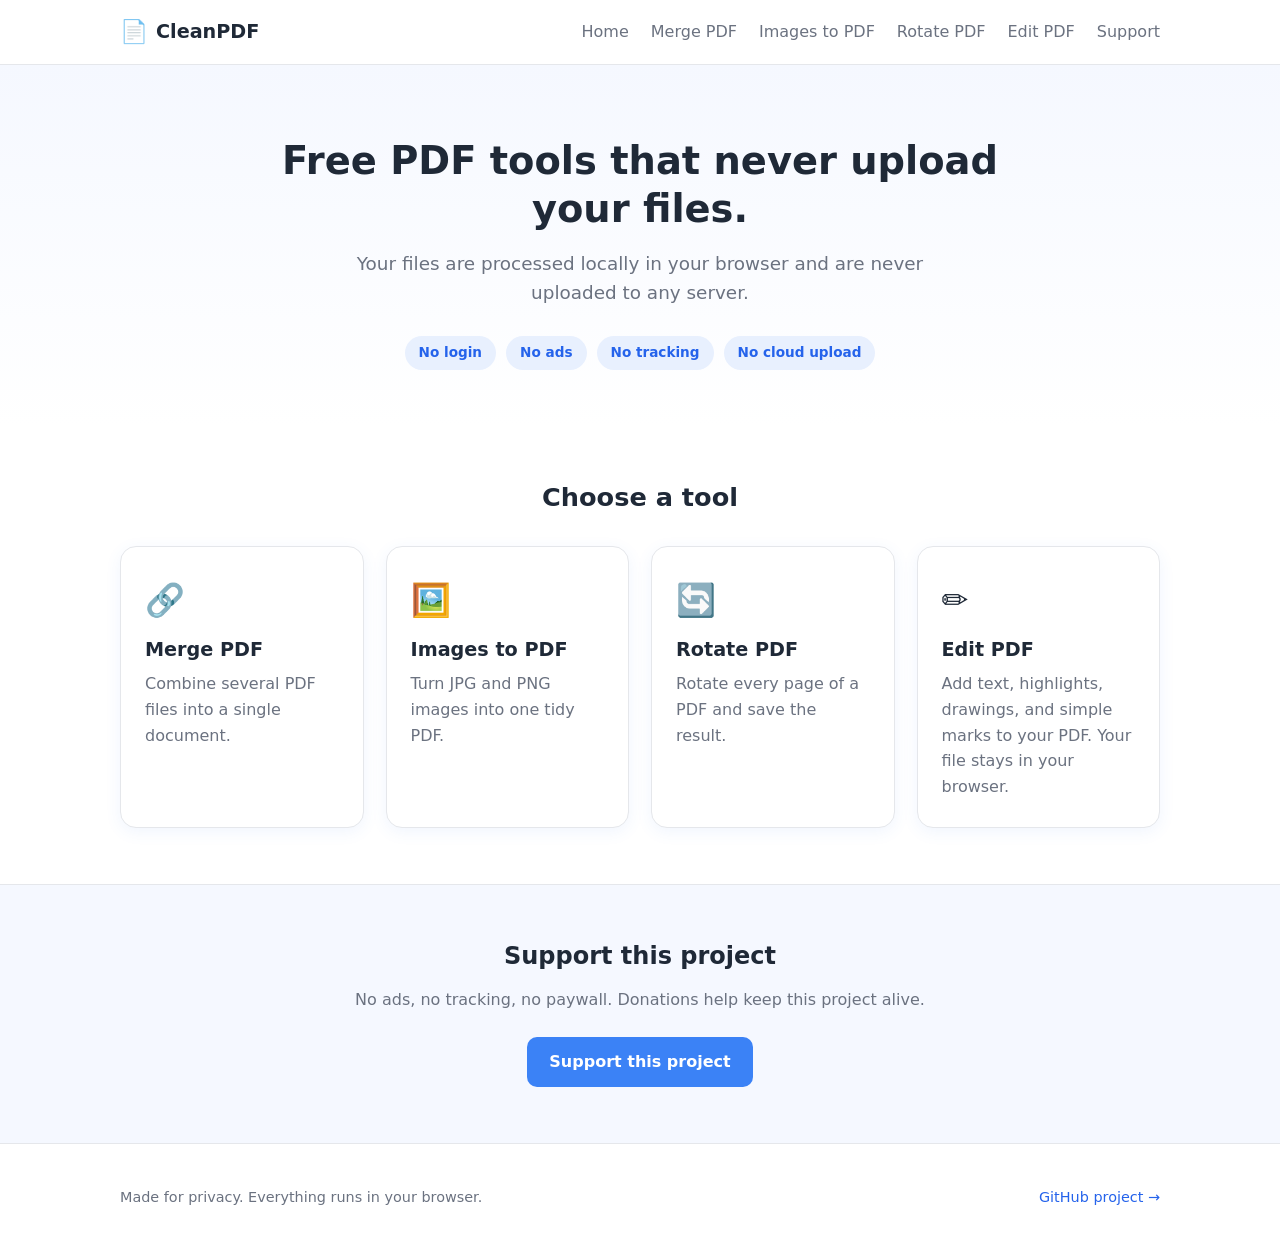
==== index.html @ 0f29d798 "Initial release" ====
<!DOCTYPE html>
<html lang="en">
<head>
  <meta charset="UTF-8" />
  <meta name="viewport" content="width=device-width, initial-scale=1.0" />
  <title>CleanPDF — Free PDF tools that never upload your files</title>
  <meta name="description" content="Free, ad-free, privacy-first PDF tools. Merge, convert images to PDF, and rotate PDFs entirely in your browser. No uploads, no tracking." />
  <link rel="stylesheet" href="css/style.css" />
</head>
<body>
  <header class="site-header">
    <div class="container header-inner">
      <a class="brand" href="index.html">
        <span class="brand-mark">📄</span>
        <span class="brand-name">CleanPDF</span>
      </a>
      <nav class="nav">
        <a href="index.html">Home</a>
        <a href="tools/merge.html">Merge PDF</a>
        <a href="tools/images-to-pdf.html">Images to PDF</a>
        <a href="tools/rotate.html">Rotate PDF</a>
        <a href="tools/edit.html">Edit PDF</a>
        <a href="#support">Support</a>
      </nav>
    </div>
  </header>

  <main>
    <section class="hero">
      <div class="container">
        <h1>Free PDF tools that never upload your files.</h1>
        <p class="hero-sub">
          Your files are processed locally in your browser and are never
          uploaded to any server.
        </p>
        <div class="badges">
          <span class="badge">No login</span>
          <span class="badge">No ads</span>
          <span class="badge">No tracking</span>
          <span class="badge">No cloud upload</span>
        </div>
      </div>
    </section>

    <section class="tools container">
      <h2 class="section-title">Choose a tool</h2>
      <div class="card-grid">
        <a class="card" href="tools/merge.html">
          <div class="card-icon">🔗</div>
          <h3>Merge PDF</h3>
          <p>Combine several PDF files into a single document.</p>
        </a>

        <a class="card" href="tools/images-to-pdf.html">
          <div class="card-icon">🖼️</div>
          <h3>Images to PDF</h3>
          <p>Turn JPG and PNG images into one tidy PDF.</p>
        </a>

        <a class="card" href="tools/rotate.html">
          <div class="card-icon">🔄</div>
          <h3>Rotate PDF</h3>
          <p>Rotate every page of a PDF and save the result.</p>
        </a>

        <a class="card" href="tools/edit.html">
          <div class="card-icon">✏️</div>
          <h3>Edit PDF</h3>
          <p>Add text, highlights, drawings, and simple marks to your PDF. Your file stays in your browser.</p>
        </a>
      </div>
    </section>

    <section class="support" id="support">
      <div class="container support-inner">
        <h2>Support this project</h2>
        <p>
          No ads, no tracking, no paywall. Donations help keep this project
          alive.
        </p>
        <a class="btn btn-primary" href="#">Support this project</a>
      </div>
    </section>
  </main>

  <footer class="site-footer">
    <div class="container footer-inner">
      <p>Made for privacy. Everything runs in your browser.</p>
      <a href="#" target="_blank" rel="noopener">GitHub project →</a>
    </div>
  </footer>
</body>
</html>
---- css/style.css ----
/* ---------- Design tokens ---------- */
:root {
  --bg: #ffffff;
  --surface: #ffffff;
  --surface-alt: #f5f8ff;
  --text: #1f2937;
  --text-muted: #6b7280;
  --accent: #3b82f6;
  --accent-dark: #2563eb;
  --accent-soft: #e8f0fe;
  --border: #e5e7eb;
  --shadow: 0 4px 16px rgba(59, 130, 246, 0.08);
  --shadow-hover: 0 8px 28px rgba(59, 130, 246, 0.16);
  --radius: 16px;
  --radius-sm: 10px;
}

/* ---------- Base ---------- */
* {
  box-sizing: border-box;
}

html,
body {
  margin: 0;
  padding: 0;
}

body {
  font-family: "Segoe UI", system-ui, -apple-system, Roboto, Helvetica, Arial,
    sans-serif;
  color: var(--text);
  background: var(--bg);
  line-height: 1.6;
}

.container {
  width: 100%;
  max-width: 1080px;
  margin: 0 auto;
  padding: 0 20px;
}

a {
  color: var(--accent-dark);
  text-decoration: none;
}

h1,
h2,
h3 {
  line-height: 1.25;
  margin: 0 0 0.5em;
}

/* ---------- Header ---------- */
.site-header {
  position: sticky;
  top: 0;
  z-index: 10;
  background: rgba(255, 255, 255, 0.92);
  backdrop-filter: blur(8px);
  border-bottom: 1px solid var(--border);
}

.header-inner {
  display: flex;
  align-items: center;
  justify-content: space-between;
  gap: 12px;
  flex-wrap: wrap;
  min-height: 64px;
  padding-top: 8px;
  padding-bottom: 8px;
}

.brand {
  display: flex;
  align-items: center;
  gap: 8px;
  font-weight: 700;
  font-size: 1.2rem;
  color: var(--text);
}

.brand-mark {
  font-size: 1.4rem;
}

.nav {
  display: flex;
  gap: 22px;
}

.nav a {
  color: var(--text-muted);
  font-weight: 500;
  transition: color 0.15s ease;
}

.nav a:hover {
  color: var(--accent-dark);
}

/* ---------- Hero ---------- */
.hero {
  background: linear-gradient(180deg, var(--surface-alt), #ffffff);
  padding: 72px 0 56px;
  text-align: center;
}

.hero h1 {
  font-size: 2.4rem;
  max-width: 720px;
  margin: 0 auto 16px;
}

.hero-sub {
  font-size: 1.15rem;
  color: var(--text-muted);
  max-width: 600px;
  margin: 0 auto 28px;
}

.badges {
  display: flex;
  flex-wrap: wrap;
  gap: 10px;
  justify-content: center;
}

.badge {
  background: var(--accent-soft);
  color: var(--accent-dark);
  border-radius: 999px;
  padding: 6px 14px;
  font-size: 0.85rem;
  font-weight: 600;
}

/* ---------- Tools / cards ---------- */
.tools {
  padding: 56px 20px;
}

.section-title {
  text-align: center;
  font-size: 1.6rem;
  margin-bottom: 32px;
}

.card-grid {
  display: grid;
  grid-template-columns: repeat(auto-fit, minmax(240px, 1fr));
  gap: 22px;
}

.card {
  display: block;
  background: var(--surface);
  border: 1px solid var(--border);
  border-radius: var(--radius);
  padding: 28px 24px;
  box-shadow: var(--shadow);
  color: var(--text);
  transition: transform 0.18s ease, box-shadow 0.18s ease,
    border-color 0.18s ease;
}

.card:hover {
  transform: translateY(-4px);
  box-shadow: var(--shadow-hover);
  border-color: var(--accent);
}

.card-icon {
  font-size: 2rem;
  margin-bottom: 12px;
}

.card h3 {
  font-size: 1.2rem;
}

.card p {
  color: var(--text-muted);
  margin: 0;
}

/* ---------- Support ---------- */
.support {
  background: var(--surface-alt);
  border-top: 1px solid var(--border);
  border-bottom: 1px solid var(--border);
  padding: 56px 0;
}

.support-inner {
  text-align: center;
  max-width: 620px;
}

.support h2 {
  font-size: 1.5rem;
}

.support p {
  color: var(--text-muted);
  margin-bottom: 24px;
}

/* ---------- Buttons ---------- */
.btn {
  display: inline-block;
  border: none;
  border-radius: var(--radius-sm);
  padding: 12px 22px;
  font-size: 1rem;
  font-weight: 600;
  cursor: pointer;
  transition: background 0.15s ease, transform 0.15s ease, opacity 0.15s ease;
}

.btn-primary {
  background: var(--accent);
  color: #fff;
}

.btn-primary:hover {
  background: var(--accent-dark);
  transform: translateY(-2px);
}

.btn:disabled {
  opacity: 0.5;
  cursor: not-allowed;
  transform: none;
}

/* Loading state: shows a small spinner inside the button. */
.btn.is-loading {
  position: relative;
  color: transparent !important;
  pointer-events: none;
}

.btn.is-loading::after {
  content: "";
  position: absolute;
  top: 50%;
  left: 50%;
  width: 18px;
  height: 18px;
  margin: -9px 0 0 -9px;
  border: 2px solid rgba(255, 255, 255, 0.5);
  border-top-color: #fff;
  border-radius: 50%;
  animation: btn-spin 0.6s linear infinite;
}

@keyframes btn-spin {
  to {
    transform: rotate(360deg);
  }
}

/* ---------- Footer ---------- */
.site-footer {
  padding: 28px 0;
}

.footer-inner {
  display: flex;
  align-items: center;
  justify-content: space-between;
  flex-wrap: wrap;
  gap: 10px;
  color: var(--text-muted);
  font-size: 0.9rem;
}

/* ---------- Tool page layout ---------- */
.tool-page {
  padding: 48px 0 72px;
}

.tool-header {
  text-align: center;
  margin-bottom: 36px;
}

.tool-header h1 {
  font-size: 2rem;
}

.tool-header p {
  color: var(--text-muted);
  max-width: 560px;
  margin: 0 auto;
}

.tool-panel {
  max-width: 640px;
  margin: 0 auto;
  background: var(--surface);
  border: 1px solid var(--border);
  border-radius: var(--radius);
  box-shadow: var(--shadow);
  padding: 32px;
}

.privacy-note {
  display: flex;
  align-items: center;
  gap: 8px;
  background: var(--accent-soft);
  color: var(--accent-dark);
  border-radius: var(--radius-sm);
  padding: 12px 16px;
  margin: 0 0 24px;
  font-size: 0.92rem;
  font-weight: 500;
  line-height: 1.45;
}

.dropzone {
  border: 2px dashed var(--accent);
  border-radius: var(--radius);
  background: var(--accent-soft);
  padding: 40px 20px;
  text-align: center;
  color: var(--accent-dark);
  cursor: pointer;
  transition: background 0.15s ease, border-color 0.15s ease;
}

.dropzone:hover,
.dropzone.dragover {
  background: #dbe7fd;
  border-color: var(--accent-dark);
}

.dropzone input {
  display: none;
}

.file-list {
  list-style: none;
  margin: 20px 0 0;
  padding: 0;
}

.file-list li {
  display: flex;
  align-items: center;
  justify-content: space-between;
  gap: 12px;
  background: var(--surface-alt);
  border: 1px solid var(--border);
  border-radius: var(--radius-sm);
  padding: 10px 14px;
  margin-bottom: 10px;
  font-size: 0.95rem;
}

.file-list .remove {
  background: none;
  border: none;
  color: var(--text-muted);
  cursor: pointer;
  font-size: 1.1rem;
  line-height: 1;
}

.file-list .remove:hover {
  color: #ef4444;
}

.field-row {
  margin: 22px 0;
}

.field-row label {
  display: block;
  font-weight: 600;
  margin-bottom: 8px;
}

.field-row select {
  width: 100%;
  padding: 12px;
  border: 1px solid var(--border);
  border-radius: var(--radius-sm);
  font-size: 1rem;
  background: #fff;
}

.actions {
  margin-top: 8px;
  text-align: center;
}

.status {
  margin-top: 18px;
  text-align: center;
  font-size: 0.95rem;
  color: var(--text-muted);
  min-height: 1.2em;
}

.status.error {
  color: #ef4444;
}

.status.success {
  color: #16a34a;
}

.back-link {
  display: inline-block;
  margin-bottom: 18px;
  font-size: 0.9rem;
}

/* ---------- Edit PDF editor ---------- */
.container-wide {
  width: 100%;
  max-width: 1280px;
  margin: 0 auto;
  padding: 0 20px;
}

.editor-page {
  padding: 28px 0 64px;
}

.editor-topbar {
  display: flex;
  align-items: center;
  justify-content: space-between;
  flex-wrap: wrap;
  gap: 10px;
  margin-bottom: 20px;
}

.editor-topbar h1 {
  font-size: 1.6rem;
  margin: 4px 0 0;
}

.privacy-note.compact {
  margin: 0;
  padding: 8px 14px;
  font-size: 0.82rem;
}

/* Two-column layout: sticky sidebar + large workspace */
.editor-shell {
  display: grid;
  grid-template-columns: 300px minmax(0, 1fr);
  gap: 24px;
  align-items: start;
}

/* ---- Left sidebar ---- */
.editor-sidebar {
  position: sticky;
  top: 88px;
  max-height: calc(100vh - 110px);
  overflow-y: auto;
  background: var(--surface);
  border: 1px solid var(--border);
  border-radius: var(--radius);
  box-shadow: var(--shadow);
  padding: 18px;
}

.sidebar-group {
  padding-bottom: 16px;
  margin-bottom: 16px;
  border-bottom: 1px solid var(--border);
}

.sidebar-group:last-of-type {
  border-bottom: none;
}

.sidebar-title {
  font-size: 0.72rem;
  text-transform: uppercase;
  letter-spacing: 0.06em;
  color: var(--text-muted);
  margin: 0 0 10px;
}

.upload-box {
  display: flex;
  flex-direction: column;
  align-items: center;
  gap: 6px;
  text-align: center;
  border: 2px dashed var(--accent);
  background: var(--accent-soft);
  color: var(--accent-dark);
  border-radius: var(--radius-sm);
  padding: 16px 10px;
  font-weight: 600;
  font-size: 0.9rem;
  cursor: pointer;
  transition: background 0.15s ease, border-color 0.15s ease;
}

.upload-box:hover,
.upload-box.dragover {
  background: #dbe7fd;
  border-color: var(--accent-dark);
}

.upload-box input {
  display: none;
}

.upload-icon {
  font-size: 1.4rem;
}

.tool-buttons {
  display: flex;
  flex-direction: column;
  gap: 8px;
}

.tool-button {
  display: flex;
  align-items: center;
  gap: 10px;
  width: 100%;
  text-align: left;
  border: 1px solid var(--border);
  background: #fff;
  color: var(--text);
  border-radius: var(--radius-sm);
  padding: 10px 12px;
  font-size: 0.92rem;
  font-weight: 600;
  cursor: pointer;
  transition: background 0.15s ease, border-color 0.15s ease, color 0.15s ease;
}

.tool-button span {
  font-size: 1.05rem;
  width: 1.3em;
  text-align: center;
}

.tool-button:hover:not(:disabled) {
  border-color: var(--accent);
  background: var(--accent-soft);
}

.tool-button.active {
  background: var(--accent);
  border-color: var(--accent);
  color: #fff;
}

.tool-button.ghost {
  color: var(--text-muted);
}

.tool-button:disabled {
  opacity: 0.5;
  cursor: not-allowed;
}

.opt-row {
  display: flex;
  align-items: center;
  justify-content: space-between;
  gap: 10px;
  font-size: 0.88rem;
  font-weight: 600;
  margin-bottom: 10px;
}

.opt-row:last-child {
  margin-bottom: 0;
}

.opt-row select {
  flex: 0 0 auto;
  padding: 6px 8px;
  border: 1px solid var(--border);
  border-radius: var(--radius-sm);
  background: #fff;
  font-size: 0.88rem;
}

.editor-actions {
  margin-top: 4px;
}

.btn.block {
  display: block;
  width: 100%;
}

.status.tiny {
  font-size: 0.82rem;
  margin-top: 10px;
  min-height: 1em;
}

/* ---- Right workspace ---- */
.editor-main {
  min-width: 0;
}

.empty-state {
  display: flex;
  align-items: center;
  justify-content: center;
  min-height: 50vh;
  border: 1px dashed var(--border);
  border-radius: var(--radius);
  background: var(--surface-alt);
}

.empty-card {
  text-align: center;
  color: var(--text-muted);
  max-width: 380px;
  padding: 32px;
}

.empty-icon {
  font-size: 3rem;
  margin-bottom: 8px;
}

.empty-card h2 {
  color: var(--text);
  font-size: 1.25rem;
}

/* Editor area is hidden until a PDF is loaded (JS toggles to block). */
.pdf-editor-area {
  display: none;
  overflow-x: auto; /* only the PDF scrolls sideways if it's wider than the column */
}

.workspace-bar {
  display: flex;
  align-items: center;
  justify-content: space-between;
  flex-wrap: wrap;
  gap: 10px;
  margin-bottom: 14px;
}

.page-controls {
  display: flex;
  align-items: center;
  gap: 12px;
  font-weight: 600;
  color: var(--text-muted);
}

.anno-count {
  font-size: 0.82rem;
  color: var(--text-muted);
}

.btn-sm {
  border: 1px solid var(--border);
  background: #fff;
  color: var(--text);
  border-radius: var(--radius-sm);
  padding: 7px 14px;
  font-size: 0.9rem;
  font-weight: 600;
  cursor: pointer;
}

.btn-sm:hover:not(:disabled) {
  border-color: var(--accent);
  background: var(--accent-soft);
}

.btn-sm:disabled {
  opacity: 0.45;
  cursor: not-allowed;
}

/* The stage wraps the PDF page. It is sized to the page (fit-content) and
   centered. The page itself scrolls with the document — no inner scrollbox. */
.pdf-stage {
  position: relative;
  width: fit-content;
  margin: 0 auto;
  background: #fff;
  border-radius: var(--radius);
  box-shadow: 0 8px 30px rgba(15, 23, 42, 0.12);
  line-height: 0;
}

#pdfCanvas {
  display: block;
  border-radius: var(--radius);
}

/* The annotation layer sits exactly on top of the PDF canvas (size set in JS
   to match the page). It receives all pointer input for the tools. */
.annotation-layer {
  position: absolute;
  inset: 0;
  cursor: crosshair;
  touch-action: none; /* we handle drawing gestures ourselves */
}

/* The overlay canvas only paints annotations; clicks pass through it to the
   annotation layer so a single handler manages every tool. */
#overlayCanvas {
  position: absolute;
  top: 0;
  left: 0;
  pointer-events: none;
}

/* Editable text boxes (Add Text / Stamp) — draggable & resizable */
.text-box {
  position: absolute;
  box-sizing: border-box;
  border: 1px solid transparent;
  border-radius: 3px;
  background: transparent;
  cursor: move;
  touch-action: none;
}

.text-box-content {
  width: 100%;
  height: 100%;
  margin: 0;
  padding: 2px 3px;
  box-sizing: border-box;
  outline: none;
  overflow: hidden;
  white-space: pre-wrap;
  word-wrap: break-word;
  overflow-wrap: break-word;
  line-height: 1.2;
  font-family: "Helvetica", Arial, sans-serif;
  cursor: inherit;
}

.text-box.stamp .text-box-content {
  font-family: Georgia, "Times New Roman", serif;
  font-style: italic;
}

/* Selected box: blue outline + visible corner handles */
.text-box.selected {
  border-color: var(--accent);
  box-shadow: 0 0 0 1px var(--accent);
}

.text-box.editing {
  cursor: text;
  background: rgba(255, 255, 255, 0.6);
}
.text-box.editing .text-box-content {
  cursor: text;
}

/* In draw mode, boxes don't intercept pointer events so shapes draw freely */
.annotation-layer.draw-mode .text-box {
  pointer-events: none;
}

.tb-handle {
  position: absolute;
  width: 9px;
  height: 9px;
  background: #fff;
  border: 1px solid var(--accent);
  border-radius: 2px;
  display: none;
}
.text-box.selected .tb-handle {
  display: block;
}
.tb-nw { top: -5px; left: -5px; cursor: nwse-resize; }
.tb-ne { top: -5px; right: -5px; cursor: nesw-resize; }
.tb-sw { bottom: -5px; left: -5px; cursor: nesw-resize; }
.tb-se { bottom: -5px; right: -5px; cursor: nwse-resize; }

.tool-hint {
  text-align: center;
  color: var(--text-muted);
  font-size: 0.85rem;
  margin: 14px 0 0;
}

/* ---- Text Properties (formatting) panel ---- */
.num-input {
  width: 90px;
  padding: 6px 8px;
  border: 1px solid var(--border);
  border-radius: var(--radius-sm);
  background: #fff;
  font-size: 0.88rem;
}

.color-controls {
  display: flex;
  align-items: center;
  gap: 6px;
}

.color-controls select {
  padding: 6px 8px;
  border: 1px solid var(--border);
  border-radius: var(--radius-sm);
  background: #fff;
  font-size: 0.88rem;
}

.color-controls input[type="color"] {
  width: 32px;
  height: 30px;
  padding: 0;
  border: 1px solid var(--border);
  border-radius: var(--radius-sm);
  background: #fff;
  cursor: pointer;
}

.fmt-row {
  display: flex;
  gap: 6px;
  margin: 10px 0;
}

.fmt-btn {
  flex: 1;
  min-width: 0;
  border: 1px solid var(--border);
  background: #fff;
  color: var(--text);
  border-radius: var(--radius-sm);
  padding: 7px 0;
  font-size: 0.95rem;
  font-weight: 600;
  cursor: pointer;
  transition: background 0.15s ease, border-color 0.15s ease, color 0.15s ease;
}

.fmt-btn:hover:not(:disabled) {
  border-color: var(--accent);
  background: var(--accent-soft);
}

.fmt-btn.active {
  background: var(--accent);
  border-color: var(--accent);
  color: #fff;
}

.fmt-btn u {
  text-decoration: underline;
}

#textProps input[type="range"] {
  flex: 1;
  width: 110px;
}

.btn-sm.block {
  display: block;
  width: 100%;
  margin-top: 6px;
}

.btn-sm.danger {
  color: #b91c1c;
  border-color: #fca5a5;
}

.btn-sm.danger:hover:not(:disabled) {
  background: #fef2f2;
  border-color: #ef4444;
}

.btn-sm:disabled,
.fmt-btn:disabled {
  opacity: 0.45;
  cursor: not-allowed;
}

.props-hint {
  margin: 10px 0 0;
  color: var(--text-muted);
}

/* ---------- Responsive ---------- */
@media (max-width: 900px) {
  /* Sidebar becomes a strip stacked above the workspace */
  .editor-shell {
    grid-template-columns: 1fr;
  }

  .editor-sidebar {
    position: static;
    top: auto;
    max-height: none;
    overflow: visible;
  }

  /* Tool buttons turn into a horizontally scrollable strip */
  #toolbar.tool-buttons,
  #editGroup .tool-buttons {
    flex-direction: row;
    flex-wrap: nowrap;
    overflow-x: auto;
    padding-bottom: 4px;
  }

  #toolbar .tool-button,
  #editGroup .tool-button {
    flex: 0 0 auto;
    white-space: nowrap;
  }
}

@media (max-width: 720px) {
  .header-inner {
    flex-direction: column;
    align-items: flex-start;
    gap: 8px;
  }

  .nav {
    width: 100%;
    flex-wrap: wrap;
    gap: 12px 16px;
  }
}

@media (max-width: 600px) {
  .nav {
    font-size: 0.92rem;
  }

  .hero {
    padding: 52px 0 40px;
  }

  .hero h1 {
    font-size: 1.8rem;
  }

  .tool-panel {
    padding: 22px;
  }

  .card-grid {
    grid-template-columns: 1fr;
  }

  .footer-inner {
    flex-direction: column;
    align-items: flex-start;
  }

  .editor-topbar h1 {
    font-size: 1.35rem;
  }
}
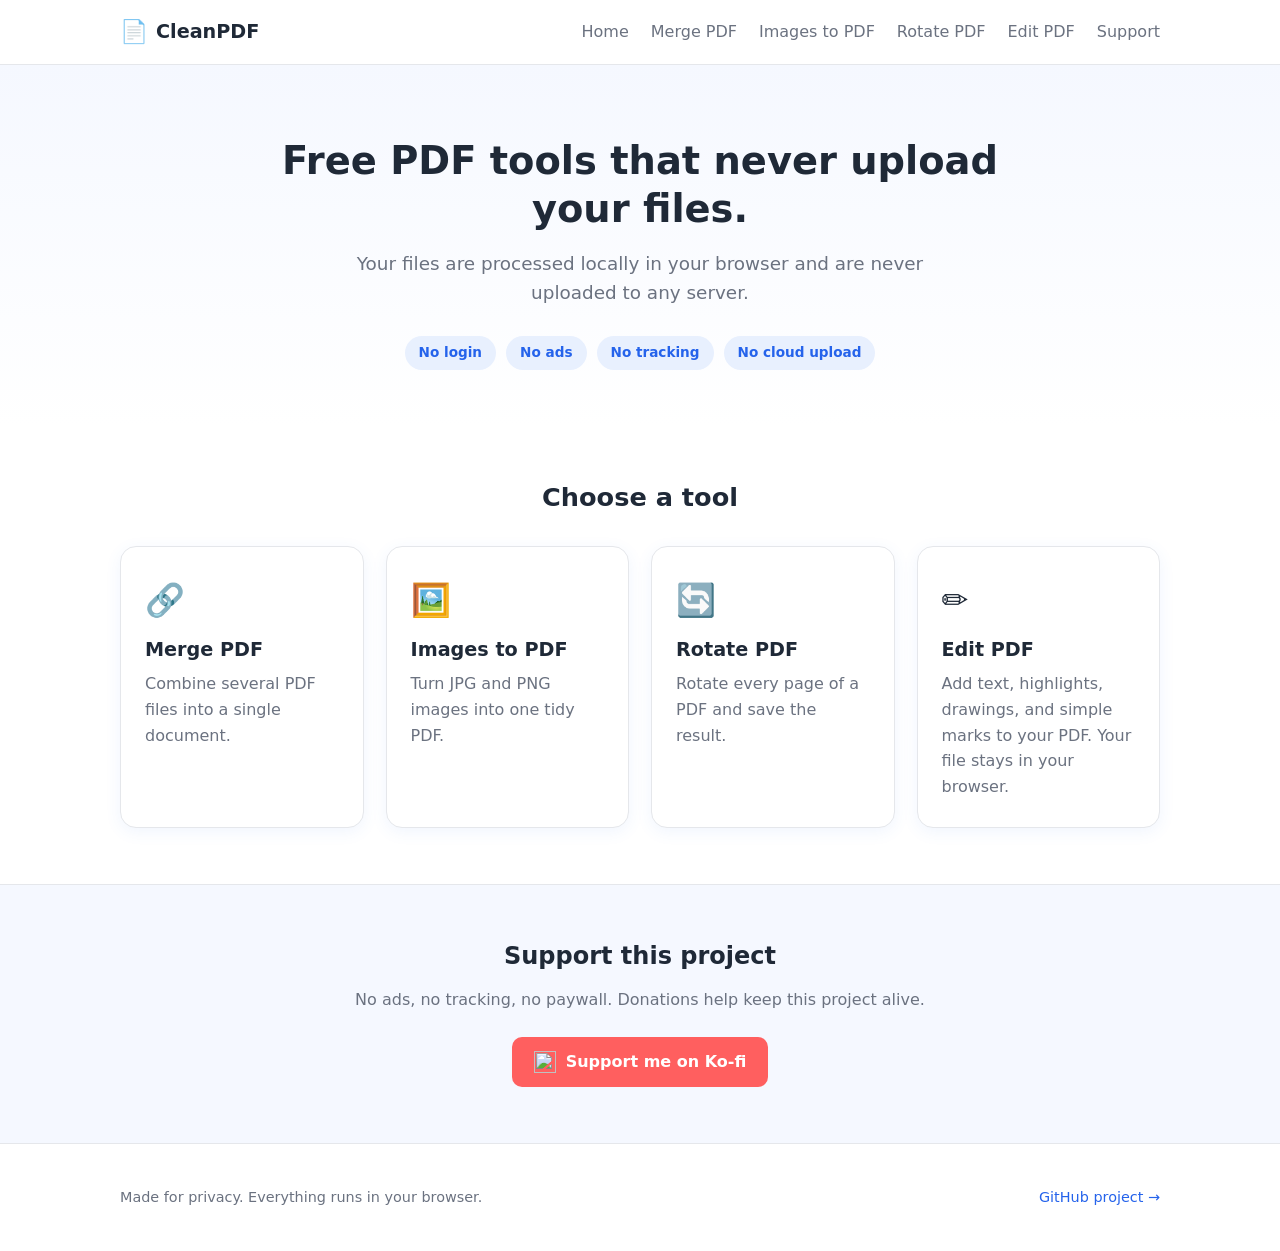
==== commit 699a2b75: "donations" ====
--- a/index.html
+++ b/index.html
@@ -78,7 +78,10 @@
           No ads, no tracking, no paywall. Donations help keep this project
           alive.
         </p>
-        <a class="btn btn-primary" href="#">Support this project</a>
+        <a class="btn btn-kofi" href="https://ko-fi.com/alan598532" target="_blank" rel="noopener">
+          <img src="https://storage.ko-fi.com/cdn/cup-border.png" alt="" />
+          Support me on Ko-fi
+        </a>
       </div>
     </section>
   </main>
@@ -89,5 +92,15 @@
       <a href="#" target="_blank" rel="noopener">GitHub project →</a>
     </div>
   </footer>
+  <!-- Ko-fi floating support widget -->
+  <script src='https://storage.ko-fi.com/cdn/scripts/overlay-widget.js'></script>
+  <script>
+    kofiWidgetOverlay.draw('alan598532', {
+      'type': 'floating-chat',
+      'floating-chat.donateButton.text': 'Support me',
+      'floating-chat.donateButton.background-color': '#ff5f5f',
+      'floating-chat.donateButton.text-color': '#fff'
+    });
+  </script>
 </body>
 </html>
--- a/css/style.css
+++ b/css/style.css
@@ -231,6 +231,32 @@
   transform: translateY(-2px);
 }
 
+.btn-kofi {
+  display: inline-flex;
+  align-items: center;
+  gap: 10px;
+  background: #ff5f5f;
+  color: #fff;
+  padding: 12px 22px;
+  border-radius: var(--radius-sm);
+  font-weight: 600;
+  font-size: 1rem;
+  text-decoration: none;
+  transition: background 0.15s ease, transform 0.15s ease;
+}
+
+.btn-kofi:hover {
+  background: #e04848;
+  transform: translateY(-2px);
+  color: #fff;
+}
+
+.btn-kofi img {
+  width: 22px;
+  height: 22px;
+  object-fit: contain;
+}
+
 .btn:disabled {
   opacity: 0.5;
   cursor: not-allowed;
@@ -491,6 +517,40 @@
   letter-spacing: 0.06em;
   color: var(--text-muted);
   margin: 0 0 10px;
+}
+
+/* Collapsible panel headers (Text / Shape Properties) */
+.group-header {
+  display: flex;
+  align-items: center;
+  gap: 8px;
+  width: 100%;
+  background: none;
+  border: none;
+  padding: 0;
+  font-family: inherit;
+  font-weight: 700;
+  cursor: pointer;
+  text-align: left;
+  transition: color 0.15s ease;
+}
+.group-header:hover {
+  color: var(--accent-dark);
+}
+.group-caret {
+  font-size: 0.62rem;
+  color: var(--text-muted);
+  flex: 0 0 auto;
+  transition: color 0.15s ease;
+}
+.group-header:hover .group-caret {
+  color: var(--accent-dark);
+}
+.sidebar-group.collapsed .group-body {
+  display: none;
+}
+.sidebar-group.collapsed .group-header {
+  margin-bottom: 0;
 }
 
 .upload-box {
@@ -802,7 +862,95 @@
   margin: 14px 0 0;
 }
 
-/* ---- Text Properties (formatting) panel ---- */
+/* Shared selectable box visuals (text boxes + shapes) */
+.text-box,
+.shape-box {
+  position: absolute;
+  box-sizing: border-box;
+}
+
+.shape-box {
+  border: 1px solid transparent;
+  border-radius: 2px;
+  cursor: move;
+  touch-action: none;
+}
+
+.shape-svg {
+  display: block;
+  width: 100%;
+  height: 100%;
+  overflow: visible;
+}
+
+.ann-box.selected {
+  border-color: var(--accent);
+  box-shadow: 0 0 0 1px var(--accent);
+}
+
+/* In draw mode, boxes don't intercept pointer events so new shapes/strokes
+   can be created freely (including over existing annotations). */
+.annotation-layer.draw-mode .ann-box {
+  pointer-events: none;
+}
+
+.text-box .tb-handle,
+.shape-box .tb-handle {
+  display: none;
+}
+.ann-box.selected .tb-handle {
+  display: block;
+}
+
+/* Shapes inline grid (collapsible under the Shapes button) */
+.shape-tool-wrap {
+  position: relative;
+}
+.tool-button .caret {
+  margin-left: auto;
+  font-size: 0.7rem;
+  width: auto;
+  transition: transform 0.18s ease;
+}
+.shape-grid {
+  display: grid;
+  grid-template-columns: repeat(3, 1fr);
+  gap: 6px;
+  padding: 8px 0 4px;
+  overflow: hidden;
+  transition: max-height 0.22s ease, opacity 0.18s ease, padding 0.18s ease;
+  max-height: 300px;
+  opacity: 1;
+}
+.shape-grid.hidden {
+  max-height: 0;
+  opacity: 0;
+  padding: 0;
+  pointer-events: none;
+}
+.shape-opt {
+  border: 1px solid var(--border);
+  background: #fff;
+  border-radius: var(--radius-sm);
+  padding: 10px 0;
+  font-size: 1.1rem;
+  cursor: pointer;
+  transition: background 0.15s ease, border-color 0.15s ease;
+}
+.shape-opt:hover {
+  border-color: var(--accent);
+  background: var(--accent-soft);
+}
+.shape-opt.active {
+  border-color: var(--accent);
+  background: var(--accent);
+  color: #fff;
+}
+
+.color-select {
+  flex: 1;
+  min-width: 0;
+}
 .num-input {
   width: 90px;
   padding: 6px 8px;
